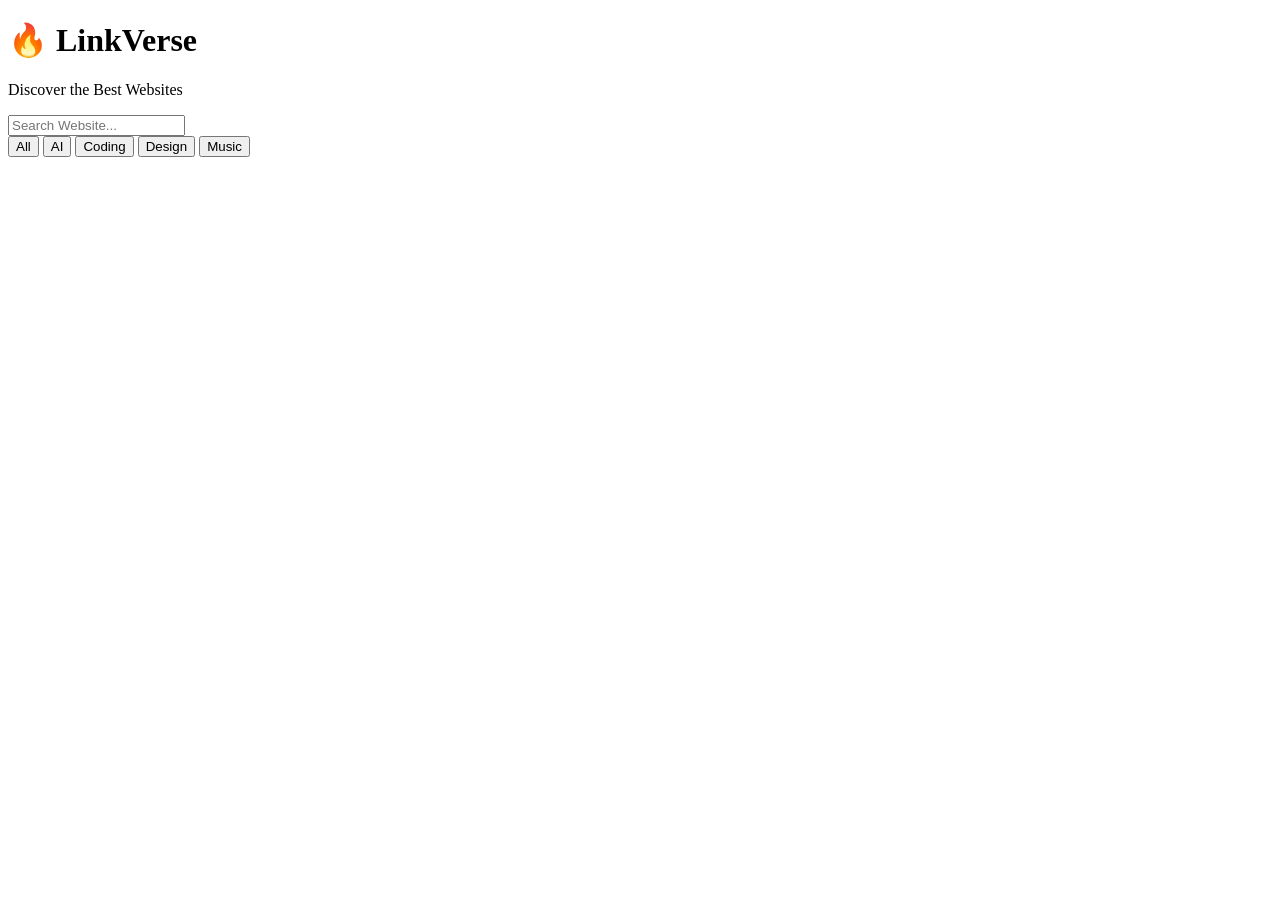
==== Website/index.html @ 33e53403 "Add initial HTML structure for LinkVerse website" ====
<!DOCTYPE html>
<html lang="en">
<head>

<meta charset="UTF-8">
<meta name="viewport" content="width=device-width, initial-scale=1.0">

<title>🔥 LinkVerse</title>

<link rel="preconnect" href="https://fonts.googleapis.com">
<link rel="preconnect" href="https://fonts.gstatic.com" crossorigin>

<link href="https://fonts.googleapis.com/css2?family=Outfit:wght@300;400;500;600;700&display=swap" rel="stylesheet">

<link rel="stylesheet"
href="https://cdnjs.cloudflare.com/ajax/libs/font-awesome/6.7.2/css/all.min.css">

<link rel="stylesheet" href="style.css">

</head>

<body>

<header>

<h1>🔥 LinkVerse</h1>

<p>Discover the Best Websites</p>

</header>

<section class="search-section">

<input
type="text"
id="searchInput"
placeholder="Search Website...">

</section>

<section class="category-section">

<button>All</button>
<button>AI</button>
<button>Coding</button>
<button>Design</button>
<button>Music</button>

</section>

<section>

<div id="websiteContainer">

</div>

</section>

<script src="websites.js"></script>

<script src="script.js"></script>

</body>
  </html>
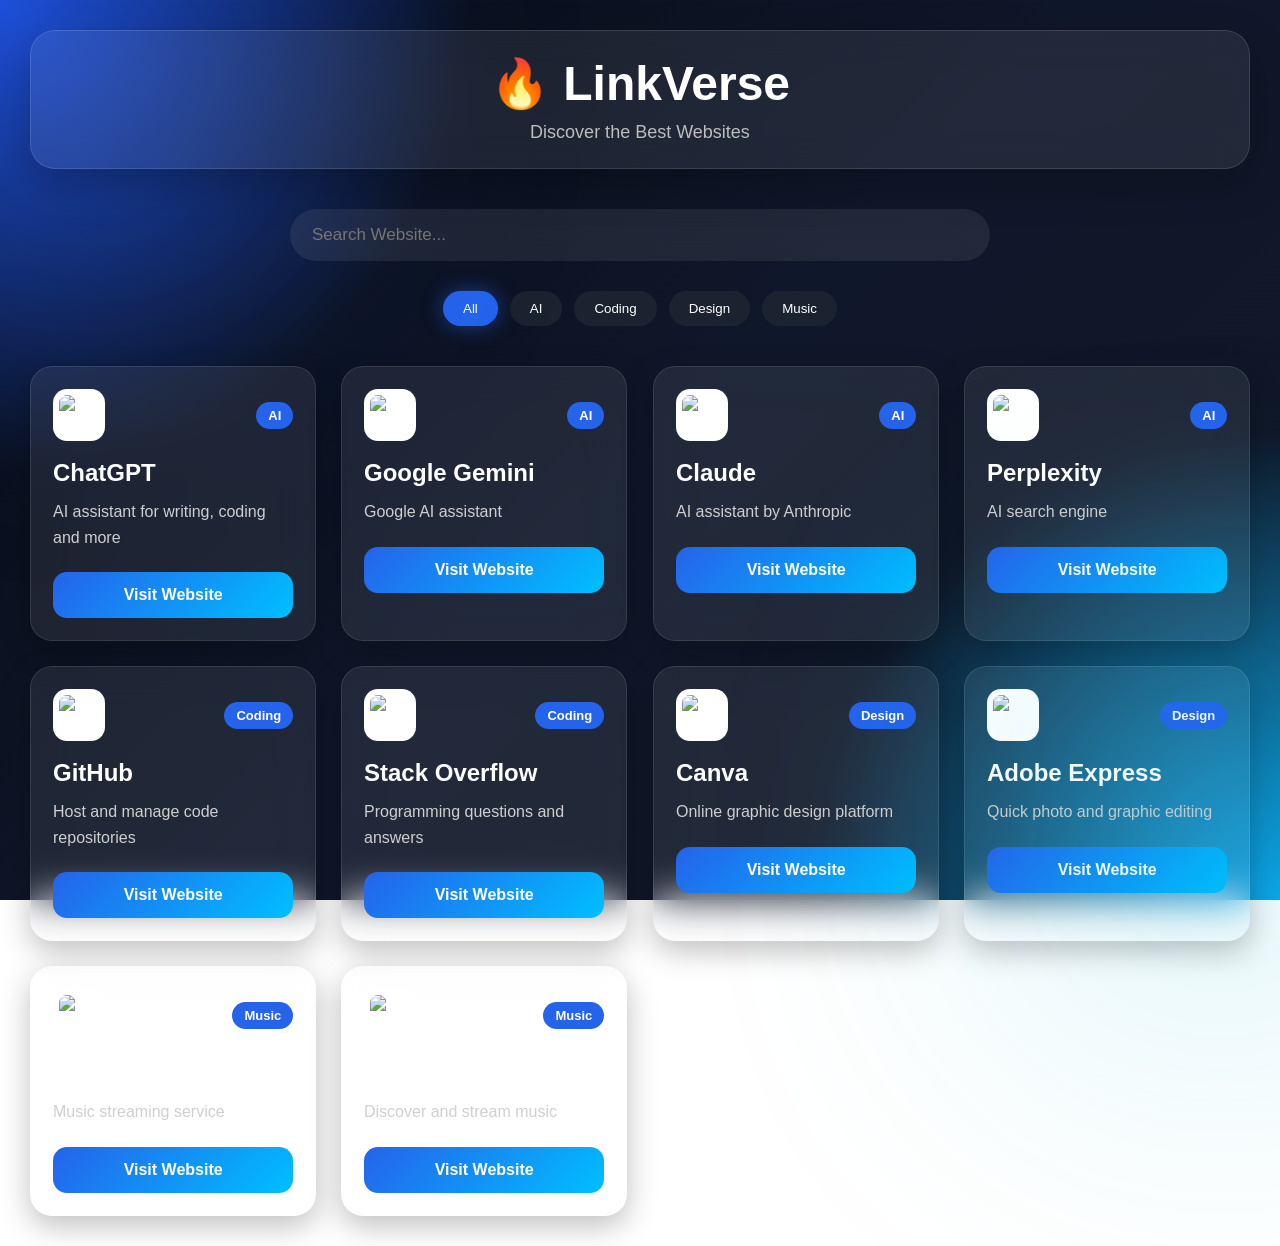
==== commit dcbd590b: "Update category buttons with new classes" ====
--- a/Website/index.html
+++ b/Website/index.html
@@ -40,11 +40,15 @@
 
 <section class="category-section">
 
-<button>All</button>
-<button>AI</button>
-<button>Coding</button>
-<button>Design</button>
-<button>Music</button>
+<button class="category-btn active" data-category="All">All</button>
+
+<button class="category-btn" data-category="AI">AI</button>
+
+<button class="category-btn" data-category="Coding">Coding</button>
+
+<button class="category-btn" data-category="Design">Design</button>
+
+<button class="category-btn" data-category="Music">Music</button>
 
 </section>
 
--- a/Website/style.css
+++ b/Website/style.css
@@ -0,0 +1,364 @@
+*{
+margin:0;
+padding:0;
+box-sizing:border-box;
+font-family:'Outfit',sans-serif;
+}
+
+body{
+background:#0b0f14;
+color:#fff;
+min-height:100vh;
+padding:30px;
+}
+
+header{
+position:sticky;
+top:20px;
+z-index:999;
+padding:25px;
+margin-bottom:40px;
+border-radius:25px;
+background:rgba(255,255,255,.08);
+backdrop-filter:blur(18px);
+border:1px solid rgba(255,255,255,.12);
+box-shadow:0 15px 40px rgba(0,0,0,.25);
+text-align:center;
+}
+
+header h1{
+font-size:3rem;
+font-weight:700;
+}
+
+header p{
+margin-top:10px;
+color:#bdbdbd;
+font-size:18px;
+}
+
+.search-section{
+display:flex;
+justify-content:center;
+margin-bottom:30px;
+}
+
+#searchInput{
+width:100%;
+max-width:700px;
+padding:16px 22px;
+border:none;
+outline:none;
+border-radius:50px;
+font-size:17px;
+background:rgba(255,255,255,.08);
+color:#fff;
+backdrop-filter:blur(15px);
+}
+
+.category-section{
+display:flex;
+justify-content:center;
+gap:12px;
+flex-wrap:wrap;
+margin-bottom:40px;
+}
+
+.category-section button{
+padding:10px 20px;
+border:none;
+border-radius:30px;
+background:#1b2330;
+color:#fff;
+cursor:pointer;
+transition:.3s;
+}
+
+.category-section button:hover{
+transform:translateY(-3px);
+background:#2563eb;
+}
+
+#websiteContainer{
+display:grid;
+grid-template-columns:repeat(auto-fit,minmax(280px,1fr));
+gap:25px;
+  }
+
+.card{
+
+background:rgba(255,255,255,.08);
+
+backdrop-filter:blur(20px);
+
+border:1px solid rgba(255,255,255,.1);
+
+border-radius:22px;
+
+padding:22px;
+
+transition:.35s;
+
+box-shadow:0 10px 30px rgba(0,0,0,.25);
+
+}
+
+.card:hover{
+
+transform:translateY(-8px) scale(1.02);
+
+box-shadow:0 20px 50px rgba(37,99,235,.35);
+
+}
+
+.card-header{
+
+display:flex;
+
+justify-content:space-between;
+
+align-items:center;
+
+margin-bottom:18px;
+
+}
+
+.card-header img{
+
+width:52px;
+
+height:52px;
+
+border-radius:14px;
+
+background:#fff;
+
+padding:6px;
+
+}
+
+.card-header span{
+
+background:#2563eb;
+
+padding:6px 12px;
+
+border-radius:30px;
+
+font-size:13px;
+
+font-weight:600;
+
+}
+
+.card h2{
+
+font-size:24px;
+
+margin-bottom:12px;
+
+}
+
+.card p{
+
+color:#cfcfcf;
+
+line-height:1.6;
+
+margin-bottom:22px;
+
+}
+
+.card a{
+
+display:block;
+
+text-align:center;
+
+text-decoration:none;
+
+background:linear-gradient(135deg,#2563eb,#00bfff);
+
+padding:14px;
+
+border-radius:14px;
+
+color:#fff;
+
+font-weight:600;
+
+transition:.3s;
+
+}
+
+.card a:hover{
+
+transform:scale(1.03);
+
+filter:brightness(1.1);
+
+}
+/* Smooth Page Animation */
+
+html{
+scroll-behavior:smooth;
+}
+
+.card{
+
+opacity:0;
+
+transform:translateY(35px);
+
+animation:fadeUp .6s ease forwards;
+
+}
+
+.card:nth-child(2){animation-delay:.05s;}
+.card:nth-child(3){animation-delay:.10s;}
+.card:nth-child(4){animation-delay:.15s;}
+.card:nth-child(5){animation-delay:.20s;}
+.card:nth-child(6){animation-delay:.25s;}
+.card:nth-child(7){animation-delay:.30s;}
+.card:nth-child(8){animation-delay:.35s;}
+.card:nth-child(9){animation-delay:.40s;}
+.card:nth-child(10){animation-delay:.45s;}
+
+@keyframes fadeUp{
+
+from{
+
+opacity:0;
+
+transform:translateY(35px);
+
+}
+
+to{
+
+opacity:1;
+
+transform:translateY(0);
+
+}
+
+}
+
+.card{
+
+will-change:transform;
+
+  }
+/* ---------- Background ---------- */
+
+body{
+
+background:
+radial-gradient(circle at top left,#1d4ed8 0%,transparent 30%),
+radial-gradient(circle at bottom right,#0ea5e9 0%,transparent 30%),
+linear-gradient(135deg,#070b14,#0f172a,#111827);
+
+background-attachment:fixed;
+
+overflow-x:hidden;
+
+}
+
+/* Floating Glow */
+
+body::before{
+
+content:"";
+
+position:fixed;
+
+width:420px;
+
+height:420px;
+
+border-radius:50%;
+
+background:#2563eb;
+
+filter:blur(140px);
+
+opacity:.22;
+
+top:-120px;
+
+left:-120px;
+
+animation:moveGlow1 18s infinite alternate ease-in-out;
+
+pointer-events:none;
+
+}
+
+body::after{
+
+content:"";
+
+position:fixed;
+
+width:420px;
+
+height:420px;
+
+border-radius:50%;
+
+background:#06b6d4;
+
+filter:blur(150px);
+
+opacity:.18;
+
+bottom:-150px;
+
+right:-150px;
+
+animation:moveGlow2 22s infinite alternate ease-in-out;
+
+pointer-events:none;
+
+}
+
+@keyframes moveGlow1{
+
+0%{
+
+transform:translate(0,0);
+
+}
+
+100%{
+
+transform:translate(180px,120px);
+
+}
+
+}
+
+@keyframes moveGlow2{
+
+0%{
+
+transform:translate(0,0);
+
+}
+
+100%{
+
+transform:translate(-180px,-100px);
+
+}
+
+  }
+.category-btn.active{
+
+background:#2563eb;
+
+color:#fff;
+
+box-shadow:0 0 20px rgba(37,99,235,.5);
+
+}
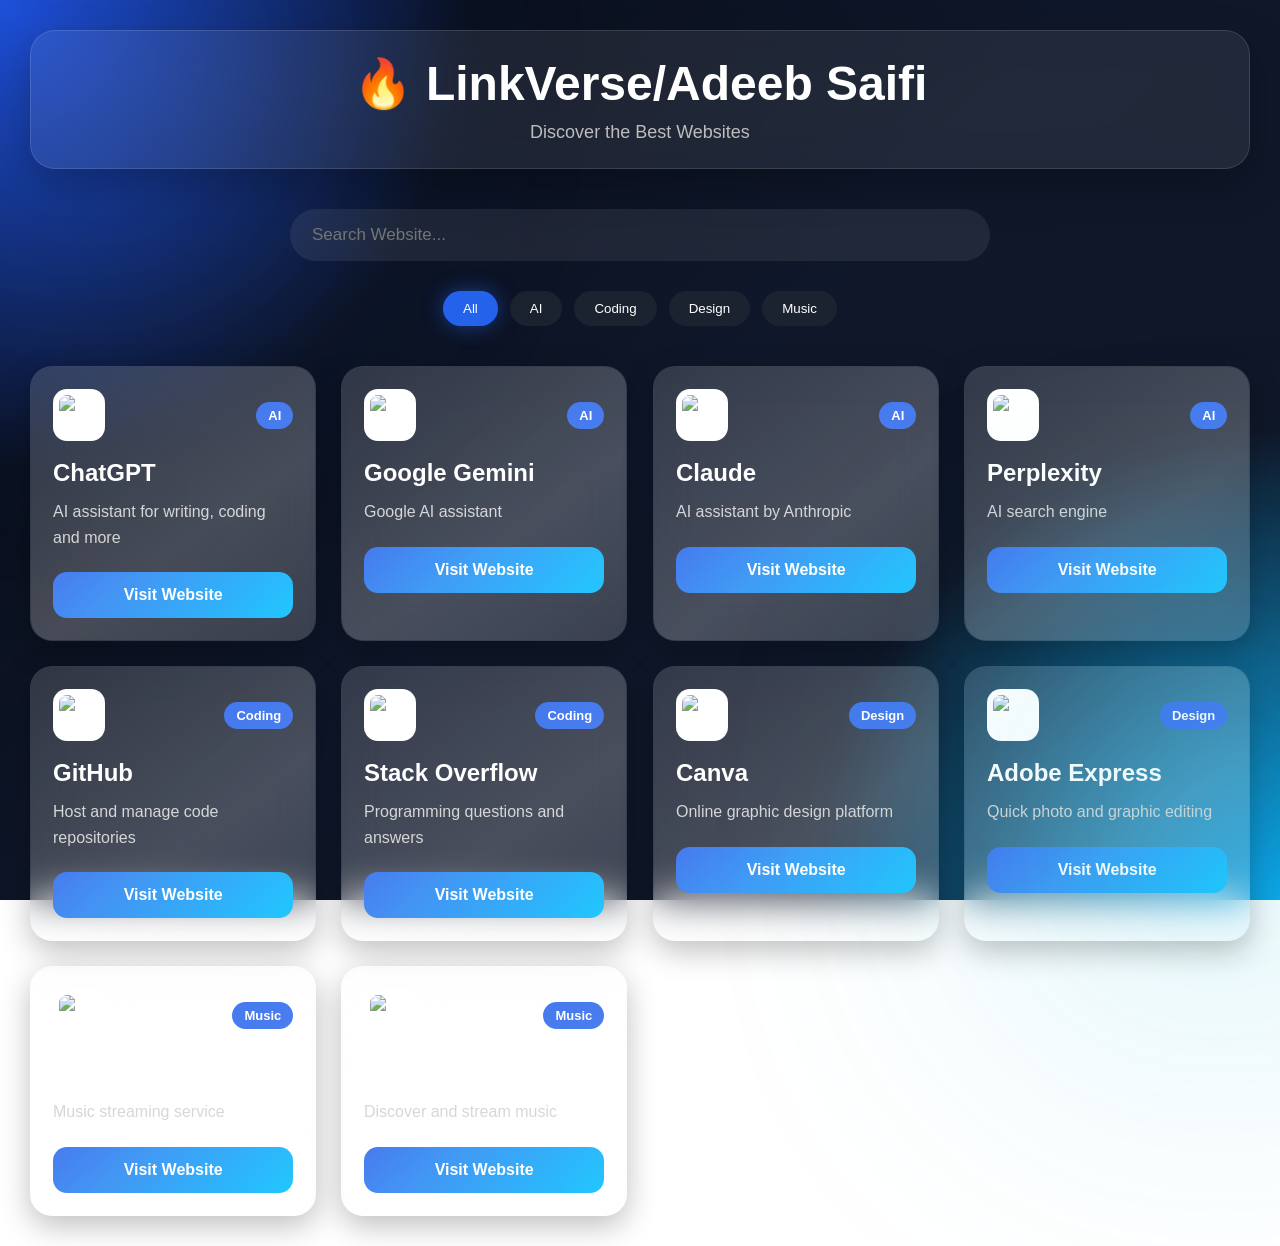
==== commit 1ca963dc: "Update header title to include author name" ====
--- a/Website/index.html
+++ b/Website/index.html
@@ -23,7 +23,7 @@
 
 <header>
 
-<h1>🔥 LinkVerse</h1>
+<h1>🔥 LinkVerse/Adeeb Saifi</h1>
 
 <p>Discover the Best Websites</p>
 
--- a/Website/style.css
+++ b/Website/style.css
@@ -362,3 +362,103 @@
 box-shadow:0 0 20px rgba(37,99,235,.5);
 
 }
+img{
+max-width:100%;
+display:block;
+}
+
+.card img{
+object-fit:contain;
+}
+
+.card{
+overflow:hidden;
+}
+
+@media (max-width:768px){
+
+body{
+padding:15px;
+}
+
+header{
+padding:18px;
+top:10px;
+}
+
+header h1{
+font-size:2.2rem;
+}
+
+header p{
+font-size:15px;
+}
+
+#searchInput{
+font-size:16px;
+padding:14px 18px;
+}
+
+#websiteContainer{
+grid-template-columns:1fr;
+gap:18px;
+}
+
+.category-section{
+gap:8px;
+}
+
+.category-section button{
+padding:9px 15px;
+font-size:14px;
+}
+
+  }
+.card{
+
+position:relative;
+
+overflow:hidden;
+
+}
+
+.card::before{
+
+content:"";
+
+position:absolute;
+
+top:-50%;
+
+left:-50%;
+
+width:220%;
+
+height:220%;
+
+background:linear-gradient(
+120deg,
+transparent,
+rgba(255,255,255,.18),
+transparent
+);
+
+transform:rotate(25deg);
+
+transition:.8s;
+
+pointer-events:none;
+
+}
+
+.card:hover::before{
+
+left:120%;
+
+}
+
+.card:hover{
+
+border-color:rgba(255,255,255,.28);
+
+}
